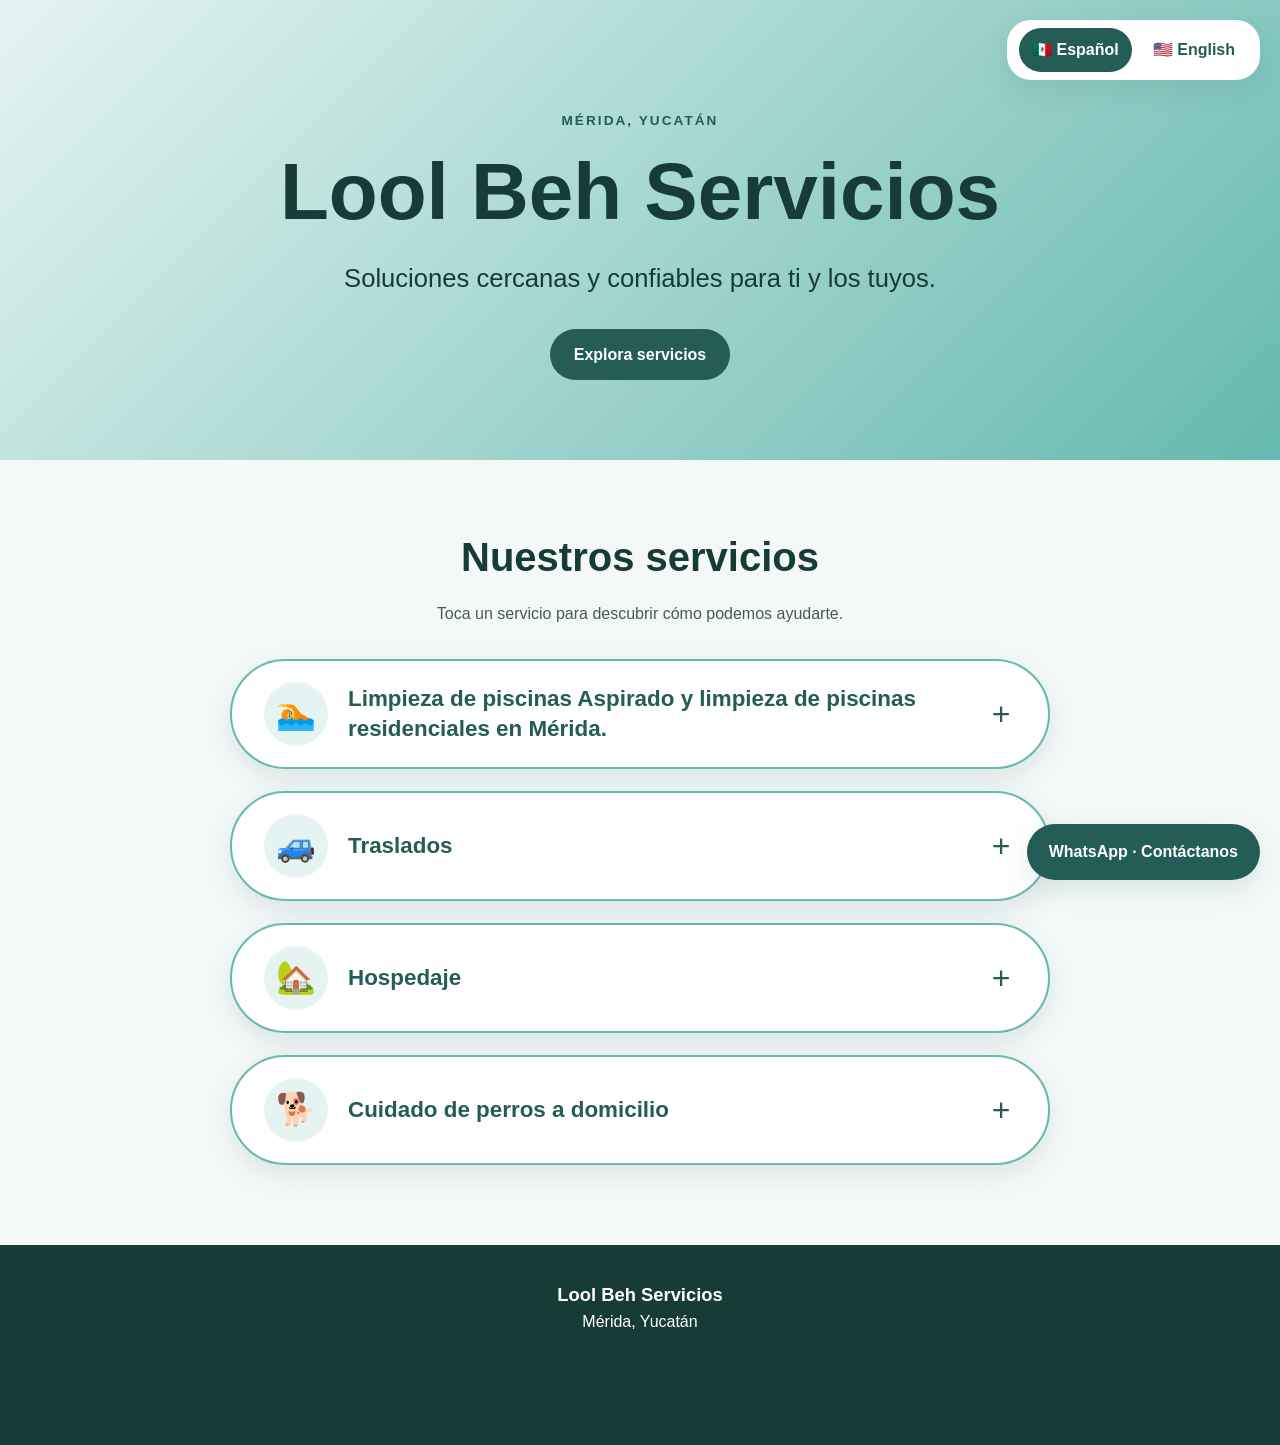
==== index.html @ ec1384e0 "Actualiza título y descripción del servicio de piscinas" ====
<!DOCTYPE html>
<html lang="es">
<head>
    <meta charset="UTF-8">
    <meta name="viewport" content="width=device-width, initial-scale=1.0">

    <meta
        name="description"
        content="Lool Beh Servicios en Mérida: limpieza de piscinas, traslados, hospedaje y cuidado de perros a domicilio."
    >

    <title>Lool Beh Servicios</title>

    <link rel="stylesheet" href="inicio.css">
    <script src="inicio.js" defer></script>
</head>



<body>
    <header class="portada">
        <nav class="selector-idioma" aria-label="Idioma / Language">
    <button
        type="button"
        class="idioma activo"
        data-idioma="es"
        aria-pressed="true"
        lang="es"
    >
        <span aria-hidden="true">🇲🇽</span> Español
    </button>

    <button
        type="button"
        class="idioma"
        data-idioma="en"
        aria-pressed="false"
        lang="en"
    >
        <span aria-hidden="true">🇺🇸</span> English
    </button>
</nav>
        <div class="contenedor">
            <p class="portada__etiqueta">Mérida, Yucatán</p>

            <h1>Lool Beh Servicios</h1>

            <p class="portada__frase">
                Soluciones cercanas y confiables para ti y los tuyos.
            </p>

            <a class="boton" href="#servicios">
                Explora servicios
            </a>
        </div>
    </header>

    <main>
        <section
            class="servicios contenedor"
            id="servicios"
            aria-labelledby="titulo-servicios"
        >
            <h2 id="titulo-servicios">Nuestros servicios</h2>

            <p class="servicios__introduccion">
                Toca un servicio para descubrir cómo podemos ayudarte.
            </p>

            <div class="servicios__lista">

                <!-- PISCINAS -->
                <details class="servicio">
                    <summary class="servicio__ovalo">
                        <span class="servicio__icono" aria-hidden="true">
                            🏊
                        </span>

                    <span class="servicio__nombre">
                            Limpieza de piscinas

                        <span style="display: block; margin-top: 6px; font-size: 0.85rem; font-weight: 400; line-height: 1.5;">
                            Aspirado y limpieza de piscinas residenciales en Mérida.
                        </span>
                    </span>

                        <span class="servicio__indicador" aria-hidden="true">
                            +
                        </span>
                    </summary>

                    <div class="servicio__contenido">
                        
                            <p>
                                Solicita una cotización según las dimensiones
                                y el estado de tu piscina.
                            </p>
                        

                        <a class="boton" href="piscinas/index.html">
                            Ver servicio y cotizar
                        </a>
                    </div>
                </details>

                <!-- TRASLADOS -->
                <details class="servicio">
                    <summary class="servicio__ovalo">
                        <span class="servicio__icono" aria-hidden="true">
                            🚙
                        </span>

                        <span class="servicio__nombre">
                            Traslados
                        </span>

                        <span class="servicio__indicador" aria-hidden="true">
                            +
                        </span>
                    </summary>

                    <div class="servicio__contenido">
                        <p>
                            Traslados al aeropuerto, dentro de Mérida
                            y a destinos fuera de la ciudad.
                        </p>

                        <p class="servicio__aviso">
                            Próximamente podrás consultar aquí
                            los detalles y solicitar tu cotización.
                        </p>
                    </div>
                </details>

                <!-- HOSPEDAJE -->
                <details class="servicio">
                    <summary class="servicio__ovalo">
                        <span class="servicio__icono" aria-hidden="true">
                            🏡
                        </span>

                        <span class="servicio__nombre">
                            Hospedaje
                        </span>

                        <span class="servicio__indicador" aria-hidden="true">
                            +
                        </span>
                    </summary>

                    <div class="servicio__contenido">
                        <p>
                            Consulta disponibilidad y reserva
                            directamente con nosotros en Casa Lool Beh.
                        </p>

                        <p class="servicio__aviso">
                            Estamos preparando esta sección con
                            información para tu estancia.
                        </p>
                    </div>
                </details>

                <!-- CUIDADO DE PERROS -->
                <details class="servicio">
                    <summary class="servicio__ovalo">
                        <span class="servicio__icono" aria-hidden="true">
                            🐕
                        </span>

                        <span class="servicio__nombre">
                            Cuidado de perros a domicilio
                        </span>

                        <span class="servicio__indicador" aria-hidden="true">
                            +
                        </span>
                    </summary>

                    <div class="servicio__contenido">
                        <p>
                            Atención responsable para tus perros
                            en la comodidad de tu hogar.
                        </p>

                        <p class="servicio__aviso">
                            Próximamente encontrarás aquí los detalles
                            del servicio y cómo solicitar una cotización.
                        </p>
                    </div>
                </details>

            </div>
        </section>
    </main>

    <footer class="pie">
        <div class="contenedor">
            <p><strong>Lool Beh Servicios</strong></p>
            <p>Mérida, Yucatán</p>
        </div>
    </footer>

   <button
    type="button"
    id="abrir-contacto"
    class="whatsapp-flotante"
    aria-haspopup="dialog"
    aria-controls="ventana-contacto"
>
    WhatsApp · Contáctanos
</button>

<dialog
    id="ventana-contacto"
    class="ventana-contacto"
    aria-labelledby="titulo-contacto"
>
    <button
        type="button"
        id="cerrar-contacto"
        class="contacto-cerrar"
        aria-label="Cerrar ventana de contacto"
    >
        ✕
    </button>

    <h2 id="titulo-contacto">¡Hola! ¿En qué podemos ayudarte?</h2>

    <p>
        Cuéntanos qué servicio necesitas o escribe tu consulta.
        Con gusto te atenderemos.
    </p>

    <p>
        También puedes
        <a id="explorar-servicios" href="#servicios">
            explorar nuestros servicios
        </a>
        en esta página para conocer más detalles.
    </p>

    <label for="consulta-contacto">Escribe aquí tu consulta</label>

    <textarea
        id="consulta-contacto"
        rows="4"
        maxlength="1500"
        placeholder="Por ejemplo: necesito un traslado al aeropuerto…"
    ></textarea>

    <div class="contacto-opciones">
        <a
            class="boton"
            data-contacto="jose"
            href="https://wa.me/527772755235"
            target="_blank"
            rel="noopener noreferrer"
        >
            WhatsApp con José Luis
        </a>

        <a
            class="boton"
            data-contacto="ananda"
            href="https://wa.me/525585375197"
            target="_blank"
            rel="noopener noreferrer"
        >
            WhatsApp con Ananda
        </a>
    </div>

    <p class="contacto-aviso">
        Podrás revisar el mensaje en WhatsApp antes de enviarlo.
    </p>
</dialog> 
</body>
</html>
---- inicio.css ----
/* COLORES Y CONFIGURACIÓN */

:root {
    --turquesa: #65b9ae;
    --turquesa-oscuro: #245c56;
    --turquesa-claro: #e5f4f2;
    --texto: #173b37;
    --texto-secundario: #425b58;
    --blanco: #ffffff;
    --fondo: #f4f9f8;
    --sombra: 0 10px 28px rgba(36, 92, 86, 0.12);
}

* {
    box-sizing: border-box;
    margin: 0;
    padding: 0;
}

html {
    scroll-behavior: smooth;
}

body {
    background: var(--fondo);
    color: var(--texto);
    font-family:
        -apple-system, BlinkMacSystemFont, "Segoe UI",
        Roboto, Helvetica, Arial, sans-serif;
    line-height: 1.6;
}

.contenedor {
    width: min(100% - 40px, 1000px);
    margin-inline: auto;
}

/* CABECERA */

.portada {
    padding: 80px 0;
    background: linear-gradient(
        135deg,
        var(--turquesa-claro),
        var(--turquesa)
    );
    text-align: center;
}

.portada__etiqueta {
    margin-bottom: 16px;
    color: var(--turquesa-oscuro);
    font-size: 0.85rem;
    font-weight: 800;
    letter-spacing: 0.15em;
    text-transform: uppercase;
}

.portada h1 {
    margin-bottom: 22px;
    font-size: clamp(2.5rem, 8vw, 5rem);
    line-height: 1.1;
    overflow-wrap: anywhere;
}

.portada__frase {
    max-width: 620px;
    margin: 0 auto 30px;
    font-size: clamp(1.15rem, 3vw, 1.6rem);
}

/* BOTONES */

.boton {
    display: inline-block;
    max-width: 100%;
    padding: 13px 24px;
    border-radius: 999px;
    background: var(--turquesa-oscuro);
    color: var(--blanco);
    font-weight: 700;
    text-align: center;
    text-decoration: none;
    transition: background-color 0.2s ease;
}

.boton:hover {
    background: var(--texto);
}

.boton:focus-visible,
.servicio__ovalo:focus-visible {
    outline: 3px solid var(--texto);
    outline-offset: 5px;
}

/* SECCIÓN DE SERVICIOS */

.servicios {
    padding-block: 65px 80px;
}

.servicios h2 {
    margin-bottom: 12px;
    font-size: clamp(1.8rem, 5vw, 2.5rem);
    text-align: center;
}

.servicios__introduccion {
    margin-bottom: 32px;
    color: var(--texto-secundario);
    text-align: center;
}

.servicios__lista {
    display: grid;
    gap: 22px;
    max-width: 820px;
    margin-inline: auto;
}

/* ÓVALOS DESPLEGABLES */

.servicio {
    min-width: 0;
}

.servicio__ovalo {
    position: relative;
    display: grid;
    grid-template-columns: 64px minmax(0, 1fr) 30px;
    align-items: center;
    gap: 20px;
    min-height: 110px;
    padding: 20px 32px;
    border: 2px solid var(--turquesa);
    border-radius: 999px;
    background: var(--blanco);
    box-shadow: var(--sombra);
    cursor: pointer;
    list-style: none;
    transition: background-color 0.2s ease;
}

.servicio__ovalo::-webkit-details-marker {
    display: none;
}

.servicio__ovalo::marker {
    content: "";
}

.servicio__ovalo:hover,
.servicio[open] .servicio__ovalo {
    background: var(--turquesa-claro);
}

.servicio__icono {
    display: grid;
    width: 64px;
    height: 64px;
    place-items: center;
    border-radius: 50%;
    background: var(--turquesa-claro);
    font-size: 2rem;
}

.servicio__nombre {
    color: var(--turquesa-oscuro);
    font-size: clamp(1.1rem, 2.5vw, 1.4rem);
    font-weight: 800;
    line-height: 1.35;
    overflow-wrap: anywhere;
}

.servicio__indicador {
    color: var(--turquesa-oscuro);
    font-size: 2rem;
    line-height: 1;
    text-align: center;
    transition: transform 0.2s ease;
}

.servicio[open] .servicio__indicador {
    transform: rotate(45deg);
}

/* CONTENIDO AL DESPLEGAR */

.servicio__contenido {
    margin: 12px 24px 0;
    padding: 26px 30px;
    border: 1px solid var(--turquesa);
    border-radius: 26px;
    background: var(--blanco);
}

.servicio__contenido p {
    margin-bottom: 20px;
    color: var(--texto-secundario);
}

.servicio__contenido p:last-child {
    margin-bottom: 0;
}

.servicio__aviso {
    font-size: 0.95rem;
    font-style: italic;
}

/* PIE DE PÁGINA */

.pie {
    padding: 35px 0;
    background: var(--texto);
    color: var(--blanco);
    text-align: center;
}

.pie strong {
    font-size: 1.15rem;
}

/* TELÉFONOS */

@media (max-width: 600px) {
    .contenedor {
        width: calc(100% - 28px);
    }

    .portada {
        padding: 55px 0;
    }

    .servicios {
        padding-block: 45px 55px;
    }

    .servicio__ovalo {
        grid-template-columns: 44px minmax(0, 1fr) 22px;
        gap: 12px;
        min-height: 100px;
        padding: 20px;
    }

    .servicio__icono {
        width: 44px;
        height: 44px;
        font-size: 1.5rem;
    }

    .servicio__contenido {
        margin-inline: 8px;
        padding: 22px 20px;
    }
}

/* RESPETAR LA PREFERENCIA DE MOVIMIENTO */

@media (prefers-reduced-motion: reduce) {
    html {
        scroll-behavior: auto;
    }

    *,
    *::before,
    *::after {
        transition: none !important;
    }
}

/* WHATSAPP Y VENTANA DE CONTACTO */

.whatsapp-flotante {
    position: fixed;
    right: 20px;
    bottom: 20px;
    z-index: 1000;
    max-width: calc(100% - 40px);
    padding: 15px 22px;
    border: none;
    border-radius: 999px;
    background: var(--turquesa-oscuro);
    color: var(--blanco);
    font: inherit;
    font-weight: 800;
    cursor: pointer;
    box-shadow: var(--sombra);
}

.whatsapp-flotante:hover {
    background: var(--texto);
}

.ventana-contacto {
    position: fixed;
    inset: 0;
    width: min(560px, calc(100% - 32px));
    max-height: 85vh;
    margin: auto;
    padding: 32px;
    overflow-y: auto;
    border: none;
    border-radius: 24px;
    background: var(--blanco);
    color: var(--texto);
    box-shadow: 0 20px 60px rgba(0, 0, 0, 0.25);
}

.ventana-contacto::backdrop {
    background: rgba(23, 59, 55, 0.7);
}

.contacto-cerrar {
    position: absolute;
    top: 12px;
    right: 12px;
    width: 44px;
    height: 44px;
    border: none;
    border-radius: 50%;
    background: var(--turquesa-claro);
    color: var(--texto);
    font-size: 1.2rem;
    cursor: pointer;
}

.ventana-contacto h2 {
    margin-bottom: 18px;
    padding-right: 36px;
    font-size: 1.6rem;
    line-height: 1.3;
}

.ventana-contacto p {
    margin-bottom: 18px;
}

#explorar-servicios {
    color: var(--turquesa-oscuro);
    font-weight: 700;
    text-underline-offset: 3px;
}

.ventana-contacto label {
    display: block;
    margin-bottom: 8px;
    font-weight: 700;
}

#consulta-contacto {
    display: block;
    width: 100%;
    min-height: 120px;
    padding: 12px;
    border: 1px solid var(--turquesa-oscuro);
    border-radius: 12px;
    background: var(--blanco);
    color: var(--texto);
    font: inherit;
    resize: vertical;
}

.contacto-opciones {
    display: grid;
    gap: 12px;
    margin-top: 20px;
}

.ventana-contacto .contacto-aviso {
    margin: 18px 0 0;
    color: var(--texto-secundario);
    font-size: 0.9rem;
}

.whatsapp-flotante:focus-visible,
.contacto-cerrar:focus-visible,
#consulta-contacto:focus-visible,
#explorar-servicios:focus-visible {
    outline: 3px solid var(--turquesa-oscuro);
    outline-offset: 4px;
}

/* Espacio para que el botón no tape el pie de página. */
.pie {
    padding-bottom: 110px;
}

@media (max-width: 600px) {
    .ventana-contacto {
        padding: 28px 20px;
    }

    .whatsapp-flotante {
        right: 16px;
        bottom: 16px;
        padding: 13px 18px;
    }
}

/* SELECTOR DE IDIOMA */

.portada {
    position: relative;
    padding-top: 110px;
}

.selector-idioma {
    position: absolute;
    top: 20px;
    right: 20px;
    display: flex;
    flex-wrap: wrap;
    align-items: center;
    justify-content: center;
    gap: 8px;
    max-width: calc(100% - 40px);
    padding: 8px 12px;
    border-radius: 24px;
    background: var(--blanco);
    color: var(--texto);
    box-shadow: var(--sombra);
}

.selector-idioma > span {
    font-size: 0.9rem;
    font-weight: 700;
}

.idioma {
    min-height: 44px;
    padding: 8px 12px;
    border: 1px solid transparent;
    border-radius: 999px;
    background: transparent;
    color: var(--turquesa-oscuro);
    font: inherit;
    font-weight: 700;
    cursor: pointer;
}

.idioma:hover {
    background: var(--turquesa-claro);
}

.idioma[aria-pressed="true"] {
    background: var(--turquesa-oscuro);
    color: var(--blanco);
}

.idioma:focus-visible {
    outline: 3px solid var(--texto);
    outline-offset: 3px;
}

@media (max-width: 600px) {
    .selector-idioma {
        position: static;
        width: fit-content;
        margin: 0 auto 28px;
    }

    .portada {
        padding-top: 24px;
    }
}
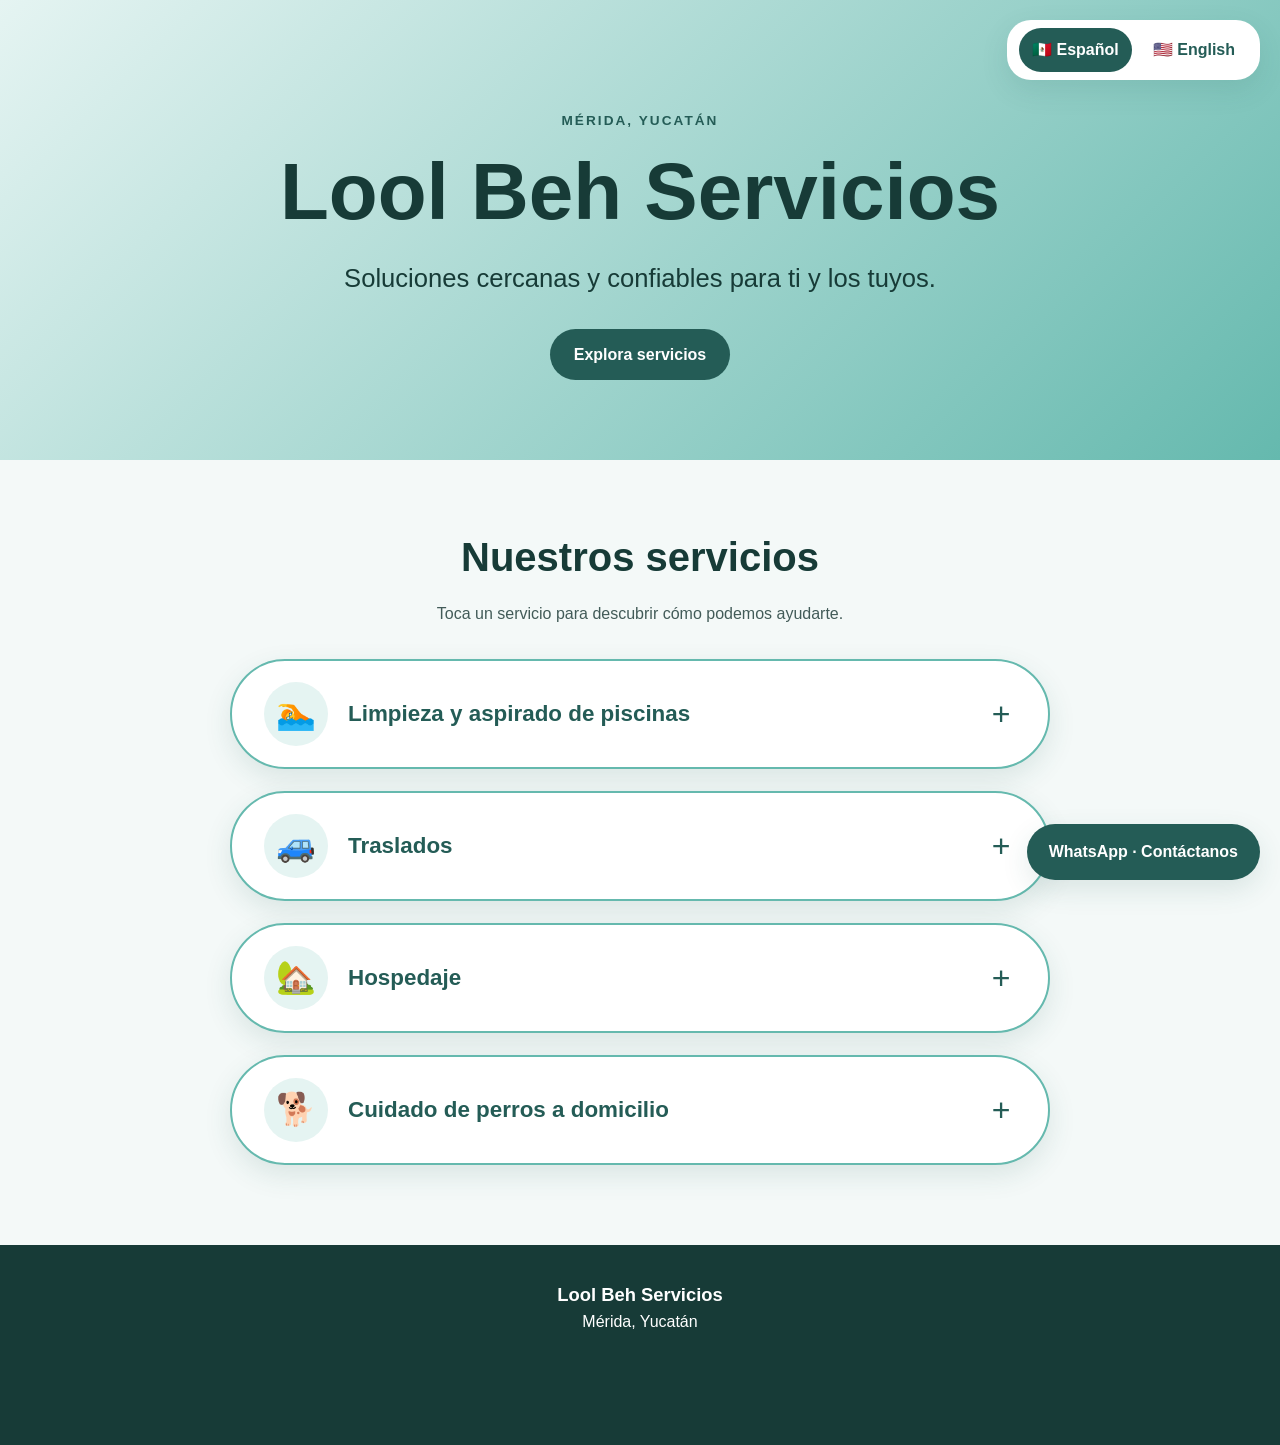
==== commit 13d09046: "Cambio de nombre de boton principal de piscinas" ====
--- a/index.html
+++ b/index.html
@@ -77,11 +77,9 @@
                         </span>
 
                     <span class="servicio__nombre">
-                            Limpieza de piscinas
-
-                        <span style="display: block; margin-top: 6px; font-size: 0.85rem; font-weight: 400; line-height: 1.5;">
-                            Aspirado y limpieza de piscinas residenciales en Mérida.
-                        </span>
+                            Limpieza y aspirado de piscinas
+
+                        
                     </span>
 
                         <span class="servicio__indicador" aria-hidden="true">
@@ -125,10 +123,9 @@
                             y a destinos fuera de la ciudad.
                         </p>
 
-                        <p class="servicio__aviso">
-                            Próximamente podrás consultar aquí
-                            los detalles y solicitar tu cotización.
-                        </p>
+                        <a class="boton" href="traslados/index.html">
+                            Ver servicio y cotizar
+                        </a>
                     </div>
                 </details>
 
